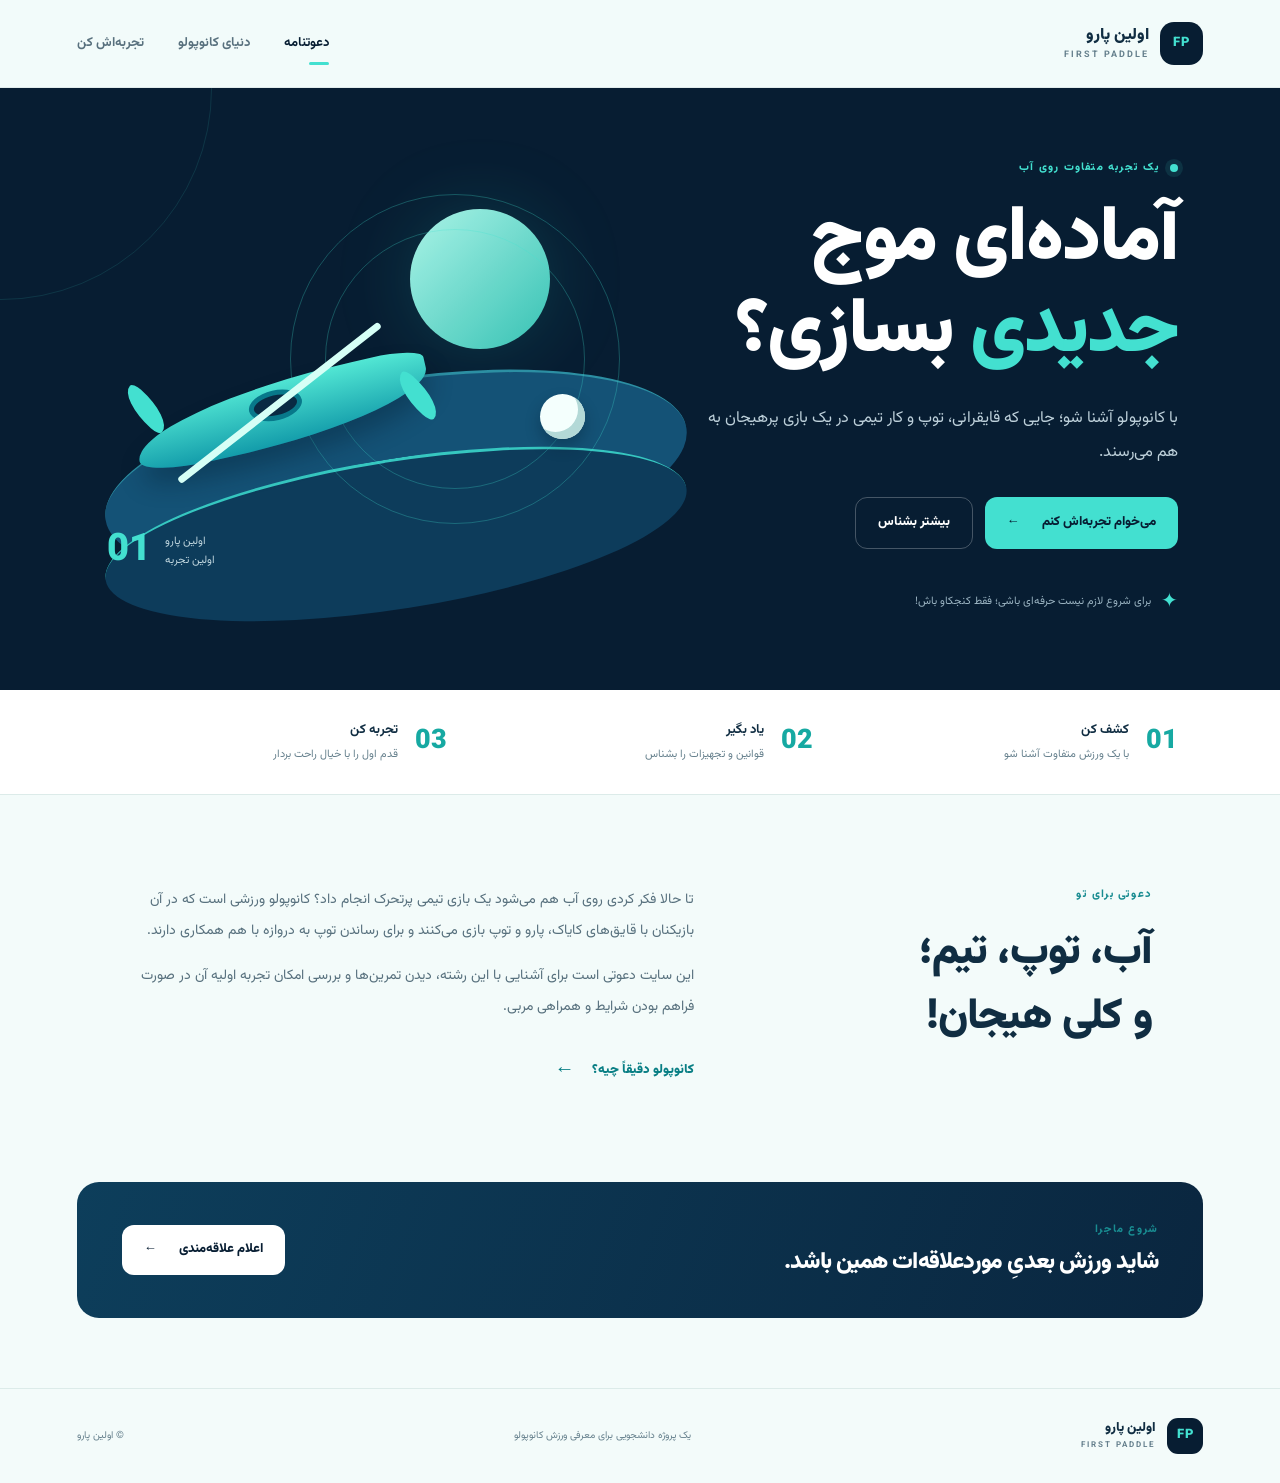
==== index.html @ 6bb9ecfd "Add files via upload" ====
<!DOCTYPE html>
<html lang="fa" dir="rtl">
<head>
  <meta charset="UTF-8">
  <meta name="viewport" content="width=device-width, initial-scale=1">
  <meta name="description" content="دعوتی برای آشنایی با ورزش هیجان‌انگیز کانوپولو">
  <title>اولین پارو | دعوت به دنیای کانوپولو</title>
  <link rel="stylesheet" href="style.css">
  <script src="script.js" defer></script>
</head>
<body>
  <header class="site-header">
    <a class="brand" href="index.html"><span class="brand-mark">FP</span><span>اولین پارو<small>FIRST PADDLE</small></span></a>
    <button class="menu-toggle" aria-label="باز کردن منو" aria-expanded="false">☰</button>
    <nav class="nav">
      <a class="active" href="index.html">دعوتنامه</a>
      <a href="explore.html">دنیای کانوپولو</a>
      <a href="try.html">تجربه‌اش کن</a>
    </nav>
  </header>

  <main>
    <section class="hero">
      <div class="hero-content">
        <p class="eyebrow"><span class="pulse"></span> یک تجربه متفاوت روی آب</p>
        <h1>آماده‌ای موج<br><span>جدیدی</span> بسازی؟</h1>
        <p class="hero-lead">با کانوپولو آشنا شو؛ جایی که قایقرانی، توپ و کار تیمی در یک بازی پرهیجان به هم می‌رسند.</p>
        <div class="hero-actions">
          <a class="btn btn-primary" href="try.html">می‌خوام تجربه‌اش کنم <span>←</span></a>
          <a class="btn btn-ghost" href="explore.html">بیشتر بشناس</a>
        </div>
        <div class="hero-note"><span class="note-icon">✦</span><span>برای شروع لازم نیست حرفه‌ای باشی؛ فقط کنجکاو باش!</span></div>
      </div>
      <div class="hero-art" role="img" aria-label="تصویرسازی قایق و موج‌های فیروزه‌ای">
        <div class="sun"></div><div class="water water-one"></div><div class="water water-two"></div>
        <div class="kayak"><div class="cockpit"></div><div class="paddle"></div><div class="paddle-blade blade-a"></div><div class="paddle-blade blade-b"></div></div>
        <div class="ball"></div><div class="art-label"><strong>01</strong><span>اولین پارو<br>اولین تجربه</span></div>
        <div class="decor decor-a"></div><div class="decor decor-b"></div>
      </div>
    </section>

    <section class="intro-strip">
      <div><span class="strip-number">01</span><p><strong>کشف کن</strong><small>با یک ورزش متفاوت آشنا شو</small></p></div>
      <div><span class="strip-number">02</span><p><strong>یاد بگیر</strong><small>قوانین و تجهیزات را بشناس</small></p></div>
      <div><span class="strip-number">03</span><p><strong>تجربه کن</strong><small>قدم اول را با خیال راحت بردار</small></p></div>
    </section>

    <section class="section section-split">
      <div>
        <p class="eyebrow">دعوتی برای تو</p>
        <h2>آب، توپ، تیم؛<br>و کلی هیجان!</h2>
      </div>
      <div class="section-copy">
        <p>تا حالا فکر کردی روی آب هم می‌شود یک بازی تیمی پرتحرک انجام داد؟ کانوپولو ورزشی است که در آن بازیکنان با قایق‌های کایاک، پارو و توپ بازی می‌کنند و برای رساندن توپ به دروازه با هم همکاری دارند.</p>
        <p>این سایت دعوتی است برای آشنایی با این رشته، دیدن تمرین‌ها و بررسی امکان تجربه اولیه آن در صورت فراهم بودن شرایط و همراهی مربی.</p>
        <a class="text-link" href="explore.html">کانوپولو دقیقاً چیه؟ <span>←</span></a>
      </div>
    </section>

    <section class="cta-band">
      <div><p class="eyebrow">شروع ماجرا</p><h2>شاید ورزش بعدیِ موردعلاقه‌ات همین باشد.</h2></div>
      <a class="btn btn-light" href="try.html">اعلام علاقه‌مندی <span>←</span></a>
    </section>
  </main>
  <footer class="footer"><a class="brand brand-footer" href="index.html"><span class="brand-mark">FP</span><span>اولین پارو<small>FIRST PADDLE</small></span></a><p>یک پروژه دانشجویی برای معرفی ورزش کانوپولو</p><span>© اولین پارو</span></footer>
</body>
</html>
---- style.css ----
@import url('https://fonts.googleapis.com/css2?family=Vazirmatn:wght@400;500;600;700;800;900&display=swap');
:root{--navy:#071d32;--navy2:#0c2d49;--blue:#176b9b;--cyan:#43e0d0;--cyan2:#b1fff1;--paper:#f3fbfa;--ink:#102d42;--muted:#66808d;--white:#fff;--line:#dcebe9;--radius:24px}
*{box-sizing:border-box}html{scroll-behavior:smooth}body{margin:0;background:var(--paper);color:var(--ink);font-family:"Vazirmatn",Tahoma,sans-serif;line-height:1.8}a{color:inherit;text-decoration:none}button,input,select,textarea{font:inherit}.site-header{height:88px;padding:0 clamp(20px,6vw,92px);display:flex;align-items:center;justify-content:space-between;background:rgba(243,251,250,.94);border-bottom:1px solid rgba(7,29,50,.07);position:relative;z-index:5}.brand{display:flex;align-items:center;gap:11px;font-weight:900;line-height:1.2}.brand-mark{width:43px;height:43px;border-radius:14px;background:var(--navy);color:var(--cyan);display:grid;place-items:center;font-size:13px;letter-spacing:1px;direction:ltr}.brand small{display:block;font-size:9px;letter-spacing:2px;color:var(--muted);font-weight:700;margin-top:5px;direction:ltr;text-align:right}.nav{display:flex;gap:34px;align-items:center;font-size:13px;font-weight:700;color:#59717e}.nav a{padding:10px 0;position:relative}.nav a.active,.nav a:hover{color:var(--navy)}.nav a.active:after{content:"";position:absolute;bottom:0;right:0;width:20px;height:3px;background:var(--cyan);border-radius:3px}.menu-toggle{display:none;border:0;background:transparent;font-size:26px;color:var(--navy)}
.hero{background:var(--navy);color:white;min-height:570px;padding:70px clamp(20px,8vw,125px);display:grid;grid-template-columns:1fr 1fr;gap:40px;align-items:center;overflow:hidden;position:relative}.hero:before{content:"";position:absolute;width:420px;height:420px;border:1px solid rgba(67,224,208,.12);border-radius:50%;left:-210px;top:-210px}.hero-content{position:relative;z-index:2;max-width:550px}.eyebrow{font-size:11px;letter-spacing:1.2px;font-weight:800;color:#198c91;margin:0 0 16px;display:flex;align-items:center;gap:9px}.hero .eyebrow,.page-hero .eyebrow{color:var(--cyan)}.pulse{width:8px;height:8px;border-radius:50%;background:var(--cyan);box-shadow:0 0 0 5px #43e0d01b}.hero h1,.page-hero h1{font-size:clamp(46px,6vw,78px);line-height:1.2;letter-spacing:-2px;margin:0 0 24px;font-weight:900}.hero h1 span,.page-hero h1 span{color:var(--cyan)}.hero-lead{font-size:16px;color:#bdd0da;max-width:470px;line-height:2.1}.hero-actions{display:flex;gap:12px;flex-wrap:wrap;margin-top:28px}.btn{display:inline-flex;align-items:center;justify-content:center;gap:22px;padding:13px 22px;border-radius:12px;font-size:13px;font-weight:800;border:0;cursor:pointer;transition:transform .2s,background .2s}.btn:hover{transform:translateY(-2px)}.btn-primary{background:var(--cyan);color:var(--navy)}.btn-primary:hover{background:var(--cyan2)}.btn-ghost{border:1px solid #ffffff40;color:white}.btn-light{background:white;color:var(--navy)}.hero-note{display:flex;align-items:center;gap:10px;color:#9bb4c2;font-size:11px;margin-top:35px}.note-icon{color:var(--cyan);font-size:20px}.hero-art{height:390px;position:relative;direction:ltr}.sun{position:absolute;top:15px;right:70px;width:140px;height:140px;border-radius:50%;background:linear-gradient(135deg,#b4fff1,#39cbbb);opacity:.95;box-shadow:0 0 80px #43e0d02b}.water{position:absolute;left:0;right:-70px;border-radius:50%;transform:rotate(-9deg)}.water-one{height:190px;bottom:15px;background:#145276;border-top:3px solid #2c8fa3}.water-two{height:150px;bottom:-25px;background:#0d3c5b;border-top:3px solid #36c7c0}.kayak{position:absolute;z-index:2;width:300px;height:65px;left:30px;top:185px;background:linear-gradient(180deg,#52e7d4,#139caa);border-radius:80% 18% 70% 25%;transform:rotate(-13deg);box-shadow:0 16px 24px #00172550}.cockpit{position:absolute;left:118px;top:10px;width:54px;height:30px;border:5px solid #08788a;background:#092a43;border-radius:50%}.paddle{position:absolute;width:255px;height:7px;background:#d6fff6;left:22px;top:20px;transform:rotate(-25deg);border-radius:9px}.paddle-blade{position:absolute;width:22px;height:55px;border-radius:80% 20%;background:#43e0d0}.blade-a{left:7px;top:-28px;transform:rotate(-35deg)}.blade-b{right:3px;top:20px;transform:rotate(145deg)}.ball{position:absolute;z-index:3;width:45px;height:45px;border-radius:50%;background:#f4fffd;right:35px;top:200px;box-shadow:inset -7px -7px 0 #b3d9d7,0 8px 15px #001b2c55}.art-label{position:absolute;z-index:4;left:5px;bottom:0;display:flex;gap:14px;align-items:center;color:#c1d7df;font-size:11px;line-height:1.7}.art-label strong{font-size:38px;color:var(--cyan);font-weight:900}.decor{position:absolute;border:1px solid #43e0d047;border-radius:50%}.decor-a{width:330px;height:330px;right:0;top:0}.decor-b{width:260px;height:260px;right:35px;top:35px}
.intro-strip{display:grid;grid-template-columns:repeat(3,1fr);padding:28px clamp(20px,8vw,125px);gap:20px;background:#fff;border-bottom:1px solid var(--line)}.intro-strip>div{display:flex;align-items:center;gap:17px}.strip-number{font-size:27px;font-weight:900;color:#16a9a2;direction:ltr}.intro-strip p{margin:0}.intro-strip strong,.intro-strip small{display:block}.intro-strip strong{font-size:13px}.intro-strip small{font-size:11px;color:var(--muted);margin-top:3px}.section{padding:90px clamp(20px,10vw,150px)}.section-split{display:grid;grid-template-columns:.8fr 1.2fr;gap:80px;align-items:start}.section h2,.cta-band h2,.equipment h2,.ai-note h2{font-size:clamp(28px,3.5vw,43px);line-height:1.5;margin:0;font-weight:900;letter-spacing:-.8px}.section-copy{color:#58717e;font-size:14px;line-height:2.2}.section-copy p:first-child{margin-top:0}.text-link{display:inline-flex;gap:18px;align-items:center;color:#087e84;font-size:13px;font-weight:900;margin-top:12px}.text-link span{font-size:20px;transition:transform .2s}.text-link:hover span{transform:translateX(-4px)}.cta-band{margin:0 clamp(20px,6vw,92px) 70px;padding:38px 45px;background:linear-gradient(110deg,#0d3e5b,#0a263f);border-radius:22px;color:white;display:flex;align-items:center;justify-content:space-between;gap:25px}.cta-band .eyebrow{margin-bottom:5px}.cta-band h2{font-size:23px}.footer{display:flex;align-items:center;justify-content:space-between;gap:20px;padding:28px clamp(20px,6vw,92px);border-top:1px solid var(--line);color:var(--muted);font-size:10px}.brand-footer{color:var(--ink);font-size:13px}.brand-footer .brand-mark{width:36px;height:36px;border-radius:11px}.brand-footer small{font-size:8px}
.page-hero{background:var(--navy);color:white;padding:66px clamp(20px,10vw,150px);min-height:330px;position:relative;overflow:hidden}.page-hero h1{font-size:clamp(44px,5vw,65px);margin-bottom:12px}.page-hero>p:not(.eyebrow){color:#bed0d8;max-width:550px;font-size:14px}.page-hero-orbit{position:absolute;width:250px;height:250px;border:1px solid #43e0d050;border-radius:50%;left:13%;top:35px;display:grid;place-items:center;color:var(--cyan);font-size:14px;font-weight:900;letter-spacing:2px;text-align:center;transform:rotate(-15deg)}.page-hero-orbit:before,.page-hero-orbit:after{content:"";position:absolute;border:1px solid #43e0d035;border-radius:50%;inset:20px}.page-hero-orbit:after{inset:42px}.orbit-ball{position:absolute;width:34px;height:34px;border-radius:50%;background:var(--cyan);top:20px;right:18px;box-shadow:0 0 30px #43e0d066}.feature-grid{padding:0 clamp(20px,10vw,150px) 85px;display:grid;grid-template-columns:repeat(3,1fr);gap:18px}.feature-card{padding:27px;background:white;border:1px solid var(--line);border-radius:18px;position:relative;overflow:hidden}.feature-icon{display:grid;place-items:center;width:46px;height:46px;background:#d9f9f3;border-radius:14px;color:#087e84;font-size:25px}.feature-index{position:absolute;left:25px;top:20px;color:#b4c8ce;font-size:13px;font-weight:900}.feature-card h3{font-size:17px;margin:23px 0 8px}.feature-card p{font-size:12px;line-height:2.1;color:var(--muted);margin:0}.callout{background:#e2f8f4;padding:15px 18px;border-right:3px solid #28bcb3;border-radius:8px;color:#255c67!important}.equipment{background:#e8f7f5;display:grid;grid-template-columns:1fr 1fr;gap:70px;align-items:center}.equipment-visual{height:300px;position:relative;background:var(--navy);border-radius:24px;overflow:hidden}.equipment-ring{position:absolute;width:240px;height:240px;border:1px solid #43e0d055;border-radius:50%;left:calc(50% - 120px);top:30px}.equipment-ring:before,.equipment-ring:after{content:"";position:absolute;border:1px solid #43e0d044;border-radius:50%;inset:20px}.equipment-ring:after{inset:45px}.equipment-paddle{position:absolute;width:260px;height:8px;background:#b1fff1;left:calc(50% - 130px);top:145px;transform:rotate(-35deg);border-radius:9px}.equipment-paddle:before,.equipment-paddle:after{content:"";position:absolute;width:25px;height:55px;border-radius:80% 20%;background:var(--cyan);top:-24px}.equipment-paddle:before{left:-5px}.equipment-paddle:after{right:-5px}.equipment-ball{position:absolute;width:52px;height:52px;background:var(--cyan);border-radius:50%;left:calc(50% - 25px);top:70px;box-shadow:inset -9px -7px 0 #139b9c}.equipment-tag{position:absolute;bottom:20px;left:24px;color:var(--cyan);font-size:10px;font-weight:900;letter-spacing:3px;direction:ltr}.equipment-copy .eyebrow{margin-bottom:8px}.check-list{padding:0;list-style:none;color:#58717e;font-size:13px}.check-list li{margin:13px 0;display:flex;align-items:center;gap:11px}.check-list li:before{content:"✓";display:grid;place-items:center;width:22px;height:22px;background:#c8f2e9;color:#087e84;border-radius:50%;font-weight:900;font-size:11px}
.booking-layout{padding:70px clamp(20px,8vw,120px) 90px;display:grid;grid-template-columns:1fr 1fr;gap:25px;align-items:start}.calendar-card,.form-card{background:#fff;border:1px solid var(--line);border-radius:22px;padding:28px;box-shadow:0 12px 40px #0d34400a}.calendar-top{display:flex;justify-content:space-between;align-items:center}.calendar-top .eyebrow{margin-bottom:4px}.calendar-top h2,.form-card h2{font-size:23px;margin:0;font-weight:900}.calendar-symbol{font-size:35px;color:#1baea5}.calendar-controls{display:flex;justify-content:space-between;align-items:center;margin:25px 0 15px}.calendar-controls button{width:34px;height:34px;border:1px solid var(--line);background:#f5fbfa;border-radius:10px;cursor:pointer;color:var(--navy)}.calendar-controls strong{font-size:14px}.calendar-grid{display:grid;grid-template-columns:repeat(7,minmax(0,1fr));gap:5px;text-align:center}.calendar-weekdays{margin-bottom:7px;color:#7e969f;font-size:11px;font-weight:800}.calendar-day{aspect-ratio:1;border:0;border-radius:10px;background:transparent;color:var(--ink);cursor:pointer;font-size:12px}.calendar-day:hover{background:#e4f8f4}.calendar-day.today{border:1px solid #22bcb0;color:#087e84;font-weight:900}.calendar-day.selected{background:var(--navy);color:var(--cyan);font-weight:900}.calendar-day.empty{cursor:default}.calendar-hint{font-size:10px;color:var(--muted);margin:17px 0}.selected-date{display:flex;align-items:center;gap:12px;padding:13px;background:#eaf9f6;border-radius:13px}.selected-icon{width:32px;height:32px;background:var(--cyan);border-radius:10px;display:grid;place-items:center;color:var(--navy);font-weight:900}.selected-date small,.selected-date strong{display:block}.selected-date small{font-size:10px;color:var(--muted)}.selected-date strong{font-size:12px}.form-card .eyebrow{margin-bottom:5px}.form-card h2{margin-bottom:22px}.form-card label{display:block;font-size:12px;font-weight:800;margin:15px 0 7px}.form-card input,.form-card select,.form-card textarea{width:100%;border:1px solid #d8e8e7;background:#fbfefe;padding:12px 13px;border-radius:10px;outline:none;color:var(--ink);font-size:12px}.form-card input:focus,.form-card select:focus,.form-card textarea:focus{border-color:#24bdb2;box-shadow:0 0 0 3px #24bdb21a}.form-card textarea{resize:vertical}.form-submit{width:100%;margin-top:18px}.form-disclaimer{font-size:10px;line-height:1.9;color:#7c939c}.form-message{display:none;margin-top:12px;padding:12px;border-radius:10px;background:#e5faf4;color:#087e84;font-size:12px}.form-message.show{display:block}.ai-note{margin:0 clamp(20px,8vw,120px) 75px;background:#dff7f2;border-radius:20px;padding:27px 30px;display:flex;gap:20px;align-items:center}.ai-symbol{width:52px;height:52px;flex-shrink:0;display:grid;place-items:center;border-radius:16px;background:var(--navy);color:var(--cyan);font-size:25px}.ai-note .eyebrow{margin-bottom:4px}.ai-note h2{font-size:19px}.ai-note p:not(.eyebrow){font-size:11px;line-height:2;color:#54717c;margin-bottom:0}.ai-note .text-link{white-space:nowrap;margin-right:auto}
@media(max-width:800px){.site-header{height:72px;padding:0 20px}.menu-toggle{display:block}.nav{display:none;position:absolute;top:71px;right:0;left:0;padding:15px 22px 22px;background:#f3fbfa;border-bottom:1px solid var(--line);flex-direction:column;align-items:stretch;gap:7px}.nav.open{display:flex}.nav a{padding:8px 0}.nav a.active:after{right:auto;left:0}.hero{grid-template-columns:1fr;padding-top:55px;padding-bottom:50px;gap:5px}.hero-art{height:300px;max-width:470px;width:100%;margin:auto}.hero h1{font-size:54px}.intro-strip{padding-top:22px;padding-bottom:22px;gap:12px}.intro-strip>div{gap:8px}.strip-number{font-size:22px}.intro-strip small{font-size:9px}.section{padding-top:60px;padding-bottom:60px}.section-split{grid-template-columns:1fr;gap:20px}.cta-band{padding:28px;flex-direction:column;align-items:flex-start}.page-hero{padding-top:55px;padding-bottom:55px}.page-hero-orbit{left:-70px;opacity:.5}.feature-grid{grid-template-columns:1fr;padding-bottom:55px}.equipment{grid-template-columns:1fr;gap:30px}.booking-layout{grid-template-columns:1fr;padding-top:45px;padding-bottom:55px}.ai-note{align-items:flex-start;flex-wrap:wrap}.ai-note .text-link{margin-right:70px}.footer{flex-wrap:wrap}.footer>p{order:3;width:100%;margin:0}}@media(max-width:440px){.hero h1{font-size:46px}.hero-art{transform:scale(.9);transform-origin:center top;margin-bottom:-25px}.intro-strip{grid-template-columns:1fr;gap:15px}.intro-strip>div{gap:14px}.intro-strip small{font-size:11px}.calendar-card,.form-card{padding:20px}.calendar-day{font-size:11px}.ai-note{padding:22px}.ai-note .text-link{margin-right:0}.footer{gap:12px}.footer>span{margin-right:auto}}
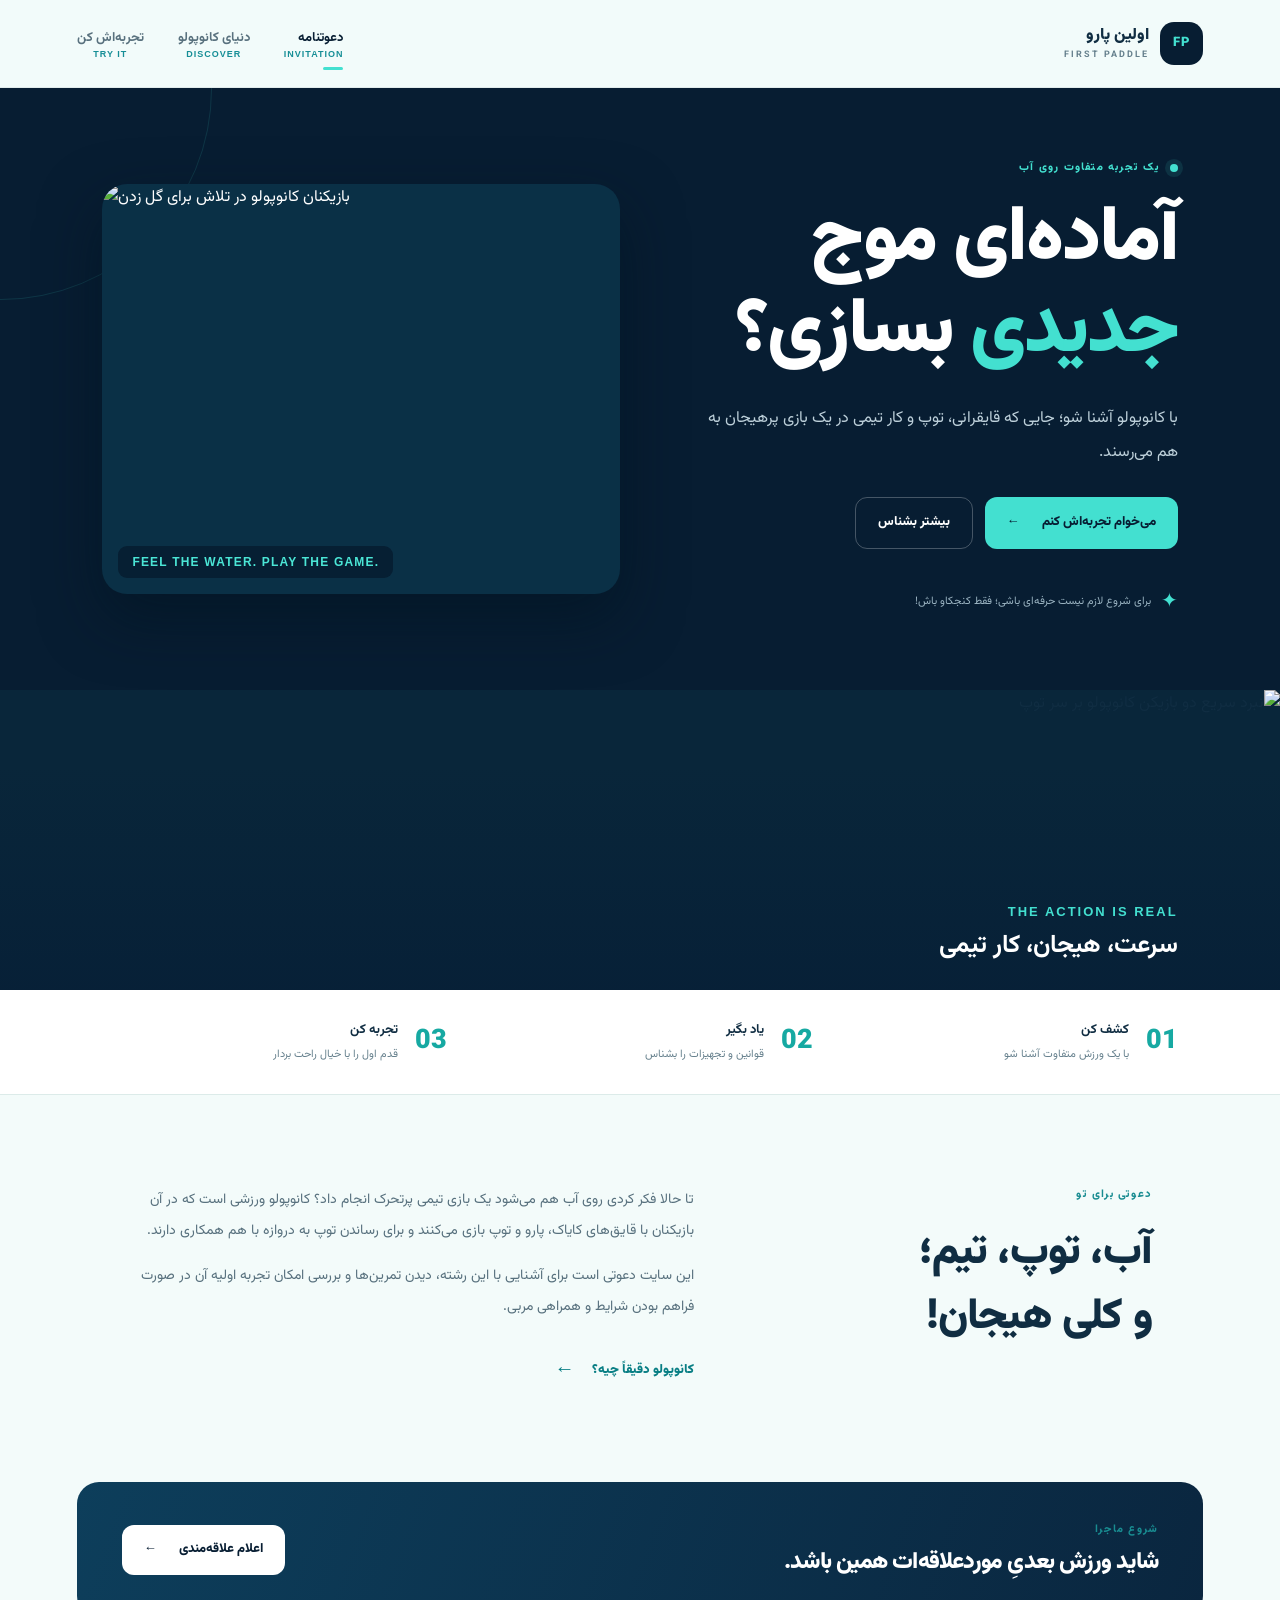
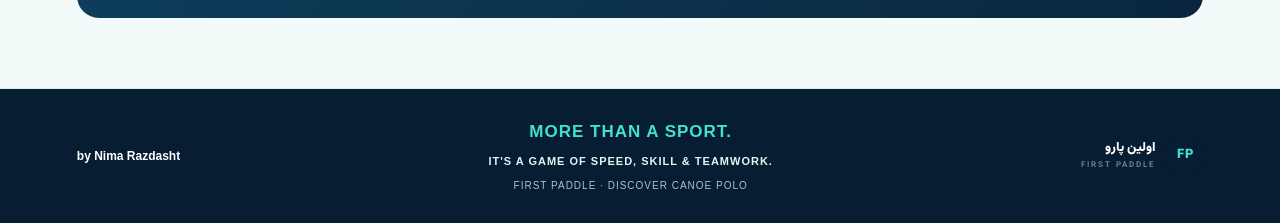
==== commit 43582080: "Add files via upload" ====
--- a/index.html
+++ b/index.html
@@ -13,9 +13,9 @@
     <a class="brand" href="index.html"><span class="brand-mark">FP</span><span>اولین پارو<small>FIRST PADDLE</small></span></a>
     <button class="menu-toggle" aria-label="باز کردن منو" aria-expanded="false">☰</button>
     <nav class="nav">
-      <a class="active" href="index.html">دعوتنامه</a>
-      <a href="explore.html">دنیای کانوپولو</a>
-      <a href="try.html">تجربه‌اش کن</a>
+      <a class="active" href="index.html">دعوتنامه <small>INVITATION</small></a>
+      <a href="explore.html">دنیای کانوپولو <small>DISCOVER</small></a>
+      <a href="try.html">تجربه‌اش کن <small>TRY IT</small></a>
     </nav>
   </header>
 
@@ -31,13 +31,13 @@
         </div>
         <div class="hero-note"><span class="note-icon">✦</span><span>برای شروع لازم نیست حرفه‌ای باشی؛ فقط کنجکاو باش!</span></div>
       </div>
-      <div class="hero-art" role="img" aria-label="تصویرسازی قایق و موج‌های فیروزه‌ای">
-        <div class="sun"></div><div class="water water-one"></div><div class="water water-two"></div>
-        <div class="kayak"><div class="cockpit"></div><div class="paddle"></div><div class="paddle-blade blade-a"></div><div class="paddle-blade blade-b"></div></div>
-        <div class="ball"></div><div class="art-label"><strong>01</strong><span>اولین پارو<br>اولین تجربه</span></div>
-        <div class="decor decor-a"></div><div class="decor decor-b"></div>
+      <div class="hero-art hero-photo" role="img" aria-label="مسابقه پرهیجان کانوپولو با دروازه و توپ">
+        <img src="images/canoe-polo-goal.jpg" alt="بازیکنان کانوپولو در تلاش برای گل زدن" fetchpriority="high">
+        <div class="photo-caption" dir="ltr">FEEL THE WATER. PLAY THE GAME.</div>
       </div>
     </section>
+
+    <section class="photo-banner"><img src="images/canoe-polo-action.jpg" alt="نبرد سریع دو بازیکن کانوپولو بر سر توپ" loading="lazy"><div><span>THE ACTION IS REAL</span><strong>سرعت، هیجان، کار تیمی</strong></div></section>
 
     <section class="intro-strip">
       <div><span class="strip-number">01</span><p><strong>کشف کن</strong><small>با یک ورزش متفاوت آشنا شو</small></p></div>
@@ -62,6 +62,6 @@
       <a class="btn btn-light" href="try.html">اعلام علاقه‌مندی <span>←</span></a>
     </section>
   </main>
-  <footer class="footer"><a class="brand brand-footer" href="index.html"><span class="brand-mark">FP</span><span>اولین پارو<small>FIRST PADDLE</small></span></a><p>یک پروژه دانشجویی برای معرفی ورزش کانوپولو</p><span>© اولین پارو</span></footer>
+  <footer class="footer"><a class="brand brand-footer" href="index.html"><span class="brand-mark">FP</span><span>اولین پارو<small>FIRST PADDLE</small></span></a><div class="footer-message" dir="ltr"><strong>MORE THAN A SPORT.</strong><span>IT'S A GAME OF SPEED, SKILL &amp; TEAMWORK.</span><small>FIRST PADDLE · DISCOVER CANOE POLO</small></div><span class="footer-credit" dir="ltr">by Nima Razdasht</span></footer>
 </body>
 </html>
--- a/style.css
+++ b/style.css
@@ -6,3 +6,32 @@
 .page-hero{background:var(--navy);color:white;padding:66px clamp(20px,10vw,150px);min-height:330px;position:relative;overflow:hidden}.page-hero h1{font-size:clamp(44px,5vw,65px);margin-bottom:12px}.page-hero>p:not(.eyebrow){color:#bed0d8;max-width:550px;font-size:14px}.page-hero-orbit{position:absolute;width:250px;height:250px;border:1px solid #43e0d050;border-radius:50%;left:13%;top:35px;display:grid;place-items:center;color:var(--cyan);font-size:14px;font-weight:900;letter-spacing:2px;text-align:center;transform:rotate(-15deg)}.page-hero-orbit:before,.page-hero-orbit:after{content:"";position:absolute;border:1px solid #43e0d035;border-radius:50%;inset:20px}.page-hero-orbit:after{inset:42px}.orbit-ball{position:absolute;width:34px;height:34px;border-radius:50%;background:var(--cyan);top:20px;right:18px;box-shadow:0 0 30px #43e0d066}.feature-grid{padding:0 clamp(20px,10vw,150px) 85px;display:grid;grid-template-columns:repeat(3,1fr);gap:18px}.feature-card{padding:27px;background:white;border:1px solid var(--line);border-radius:18px;position:relative;overflow:hidden}.feature-icon{display:grid;place-items:center;width:46px;height:46px;background:#d9f9f3;border-radius:14px;color:#087e84;font-size:25px}.feature-index{position:absolute;left:25px;top:20px;color:#b4c8ce;font-size:13px;font-weight:900}.feature-card h3{font-size:17px;margin:23px 0 8px}.feature-card p{font-size:12px;line-height:2.1;color:var(--muted);margin:0}.callout{background:#e2f8f4;padding:15px 18px;border-right:3px solid #28bcb3;border-radius:8px;color:#255c67!important}.equipment{background:#e8f7f5;display:grid;grid-template-columns:1fr 1fr;gap:70px;align-items:center}.equipment-visual{height:300px;position:relative;background:var(--navy);border-radius:24px;overflow:hidden}.equipment-ring{position:absolute;width:240px;height:240px;border:1px solid #43e0d055;border-radius:50%;left:calc(50% - 120px);top:30px}.equipment-ring:before,.equipment-ring:after{content:"";position:absolute;border:1px solid #43e0d044;border-radius:50%;inset:20px}.equipment-ring:after{inset:45px}.equipment-paddle{position:absolute;width:260px;height:8px;background:#b1fff1;left:calc(50% - 130px);top:145px;transform:rotate(-35deg);border-radius:9px}.equipment-paddle:before,.equipment-paddle:after{content:"";position:absolute;width:25px;height:55px;border-radius:80% 20%;background:var(--cyan);top:-24px}.equipment-paddle:before{left:-5px}.equipment-paddle:after{right:-5px}.equipment-ball{position:absolute;width:52px;height:52px;background:var(--cyan);border-radius:50%;left:calc(50% - 25px);top:70px;box-shadow:inset -9px -7px 0 #139b9c}.equipment-tag{position:absolute;bottom:20px;left:24px;color:var(--cyan);font-size:10px;font-weight:900;letter-spacing:3px;direction:ltr}.equipment-copy .eyebrow{margin-bottom:8px}.check-list{padding:0;list-style:none;color:#58717e;font-size:13px}.check-list li{margin:13px 0;display:flex;align-items:center;gap:11px}.check-list li:before{content:"✓";display:grid;place-items:center;width:22px;height:22px;background:#c8f2e9;color:#087e84;border-radius:50%;font-weight:900;font-size:11px}
 .booking-layout{padding:70px clamp(20px,8vw,120px) 90px;display:grid;grid-template-columns:1fr 1fr;gap:25px;align-items:start}.calendar-card,.form-card{background:#fff;border:1px solid var(--line);border-radius:22px;padding:28px;box-shadow:0 12px 40px #0d34400a}.calendar-top{display:flex;justify-content:space-between;align-items:center}.calendar-top .eyebrow{margin-bottom:4px}.calendar-top h2,.form-card h2{font-size:23px;margin:0;font-weight:900}.calendar-symbol{font-size:35px;color:#1baea5}.calendar-controls{display:flex;justify-content:space-between;align-items:center;margin:25px 0 15px}.calendar-controls button{width:34px;height:34px;border:1px solid var(--line);background:#f5fbfa;border-radius:10px;cursor:pointer;color:var(--navy)}.calendar-controls strong{font-size:14px}.calendar-grid{display:grid;grid-template-columns:repeat(7,minmax(0,1fr));gap:5px;text-align:center}.calendar-weekdays{margin-bottom:7px;color:#7e969f;font-size:11px;font-weight:800}.calendar-day{aspect-ratio:1;border:0;border-radius:10px;background:transparent;color:var(--ink);cursor:pointer;font-size:12px}.calendar-day:hover{background:#e4f8f4}.calendar-day.today{border:1px solid #22bcb0;color:#087e84;font-weight:900}.calendar-day.selected{background:var(--navy);color:var(--cyan);font-weight:900}.calendar-day.empty{cursor:default}.calendar-hint{font-size:10px;color:var(--muted);margin:17px 0}.selected-date{display:flex;align-items:center;gap:12px;padding:13px;background:#eaf9f6;border-radius:13px}.selected-icon{width:32px;height:32px;background:var(--cyan);border-radius:10px;display:grid;place-items:center;color:var(--navy);font-weight:900}.selected-date small,.selected-date strong{display:block}.selected-date small{font-size:10px;color:var(--muted)}.selected-date strong{font-size:12px}.form-card .eyebrow{margin-bottom:5px}.form-card h2{margin-bottom:22px}.form-card label{display:block;font-size:12px;font-weight:800;margin:15px 0 7px}.form-card input,.form-card select,.form-card textarea{width:100%;border:1px solid #d8e8e7;background:#fbfefe;padding:12px 13px;border-radius:10px;outline:none;color:var(--ink);font-size:12px}.form-card input:focus,.form-card select:focus,.form-card textarea:focus{border-color:#24bdb2;box-shadow:0 0 0 3px #24bdb21a}.form-card textarea{resize:vertical}.form-submit{width:100%;margin-top:18px}.form-disclaimer{font-size:10px;line-height:1.9;color:#7c939c}.form-message{display:none;margin-top:12px;padding:12px;border-radius:10px;background:#e5faf4;color:#087e84;font-size:12px}.form-message.show{display:block}.ai-note{margin:0 clamp(20px,8vw,120px) 75px;background:#dff7f2;border-radius:20px;padding:27px 30px;display:flex;gap:20px;align-items:center}.ai-symbol{width:52px;height:52px;flex-shrink:0;display:grid;place-items:center;border-radius:16px;background:var(--navy);color:var(--cyan);font-size:25px}.ai-note .eyebrow{margin-bottom:4px}.ai-note h2{font-size:19px}.ai-note p:not(.eyebrow){font-size:11px;line-height:2;color:#54717c;margin-bottom:0}.ai-note .text-link{white-space:nowrap;margin-right:auto}
 @media(max-width:800px){.site-header{height:72px;padding:0 20px}.menu-toggle{display:block}.nav{display:none;position:absolute;top:71px;right:0;left:0;padding:15px 22px 22px;background:#f3fbfa;border-bottom:1px solid var(--line);flex-direction:column;align-items:stretch;gap:7px}.nav.open{display:flex}.nav a{padding:8px 0}.nav a.active:after{right:auto;left:0}.hero{grid-template-columns:1fr;padding-top:55px;padding-bottom:50px;gap:5px}.hero-art{height:300px;max-width:470px;width:100%;margin:auto}.hero h1{font-size:54px}.intro-strip{padding-top:22px;padding-bottom:22px;gap:12px}.intro-strip>div{gap:8px}.strip-number{font-size:22px}.intro-strip small{font-size:9px}.section{padding-top:60px;padding-bottom:60px}.section-split{grid-template-columns:1fr;gap:20px}.cta-band{padding:28px;flex-direction:column;align-items:flex-start}.page-hero{padding-top:55px;padding-bottom:55px}.page-hero-orbit{left:-70px;opacity:.5}.feature-grid{grid-template-columns:1fr;padding-bottom:55px}.equipment{grid-template-columns:1fr;gap:30px}.booking-layout{grid-template-columns:1fr;padding-top:45px;padding-bottom:55px}.ai-note{align-items:flex-start;flex-wrap:wrap}.ai-note .text-link{margin-right:70px}.footer{flex-wrap:wrap}.footer>p{order:3;width:100%;margin:0}}@media(max-width:440px){.hero h1{font-size:46px}.hero-art{transform:scale(.9);transform-origin:center top;margin-bottom:-25px}.intro-strip{grid-template-columns:1fr;gap:15px}.intro-strip>div{gap:14px}.intro-strip small{font-size:11px}.calendar-card,.form-card{padding:20px}.calendar-day{font-size:11px}.ai-note{padding:22px}.ai-note .text-link{margin-right:0}.footer{gap:12px}.footer>span{margin-right:auto}}
+/* Updated media and bilingual details */
+.nav a small{display:block;font-family:Arial,sans-serif;font-size:9px;letter-spacing:1px;color:#168e96;line-height:1.1;direction:ltr;text-align:center}
+.hero-photo{height:410px;min-width:0;border-radius:25px;overflow:hidden;box-shadow:0 24px 60px #00111d80;background:#0a3046}
+.hero-photo img{width:100%;height:100%;object-fit:cover;object-position:center;display:block}
+.photo-caption{position:absolute;bottom:16px;left:16px;background:#061c30dc;color:#4be6d6;padding:9px 14px;border-radius:9px;font:bold 12px Arial,sans-serif;letter-spacing:1.2px}
+.photo-banner{position:relative;height:300px;overflow:hidden;background:#09263a}
+.photo-banner img,.explore-photo img,.try-photo img{display:block;width:100%;height:100%;object-fit:cover}
+.photo-banner:after,.explore-photo:after,.try-photo:after{content:"";position:absolute;inset:0;background:linear-gradient(0deg,#061e36b8,transparent 75%);pointer-events:none}
+.photo-banner>div{position:absolute;bottom:22px;right:8%;z-index:1;color:white;display:grid;gap:4px}
+.photo-banner>div span{font:800 13px Arial,sans-serif;letter-spacing:2px;color:#43e0d0}
+.photo-banner>div strong{font-size:25px}
+.explore-photo{height:320px;position:relative;overflow:hidden;background:#0a2d43}
+.explore-photo>span,.try-photo>span{position:absolute;bottom:23px;left:8%;z-index:1;color:#56f4df;font:900 clamp(17px,3vw,32px) Arial,sans-serif;letter-spacing:2px;direction:ltr}
+.try-photo{height:250px;position:relative;overflow:hidden;background:#0a2d43}
+.footer{background:#071d32;color:#e2f5f3;gap:18px;flex-wrap:wrap}
+.footer .brand-footer{color:#fff}
+.footer-message{display:flex;flex-direction:column;align-items:center;text-align:center;gap:5px;font-family:Arial,sans-serif;letter-spacing:1px}
+.footer-message strong{font-size:17px;color:#43e0d0}
+.footer-message span{font-size:11px;font-weight:700}
+.footer-message small{font-size:10px;color:#a6c5d0}
+.footer-credit{font:700 12px Arial,sans-serif;color:#fff;white-space:nowrap}
+.calendar-weekdays{direction:ltr;font-family:Arial,sans-serif;font-size:10px}
+#calendar-days{direction:ltr;font-family:Arial,sans-serif}
+.calendar-day.past{opacity:.3;cursor:not-allowed}
+.calendar-day.past:hover{background:transparent}
+.calendar-controls strong{direction:ltr;font-family:Arial,sans-serif}
+@media(max-width:800px){.nav a small{text-align:right}.hero-photo{height:320px;transform:none}.footer{flex-direction:column;align-items:center;text-align:center}.footer>p{order:initial}.photo-banner{height:230px}.explore-photo{height:230px}.try-photo{height:200px}}
+@media(max-width:440px){.hero-photo{height:250px;margin-bottom:0}.footer-message strong{font-size:15px}.footer-message span{font-size:10px}.footer-credit{margin:0!important}}
+@media(prefers-reduced-motion:reduce){*,*:before,*:after{scroll-behavior:auto!important;animation-duration:.01ms!important;transition-duration:.01ms!important}}
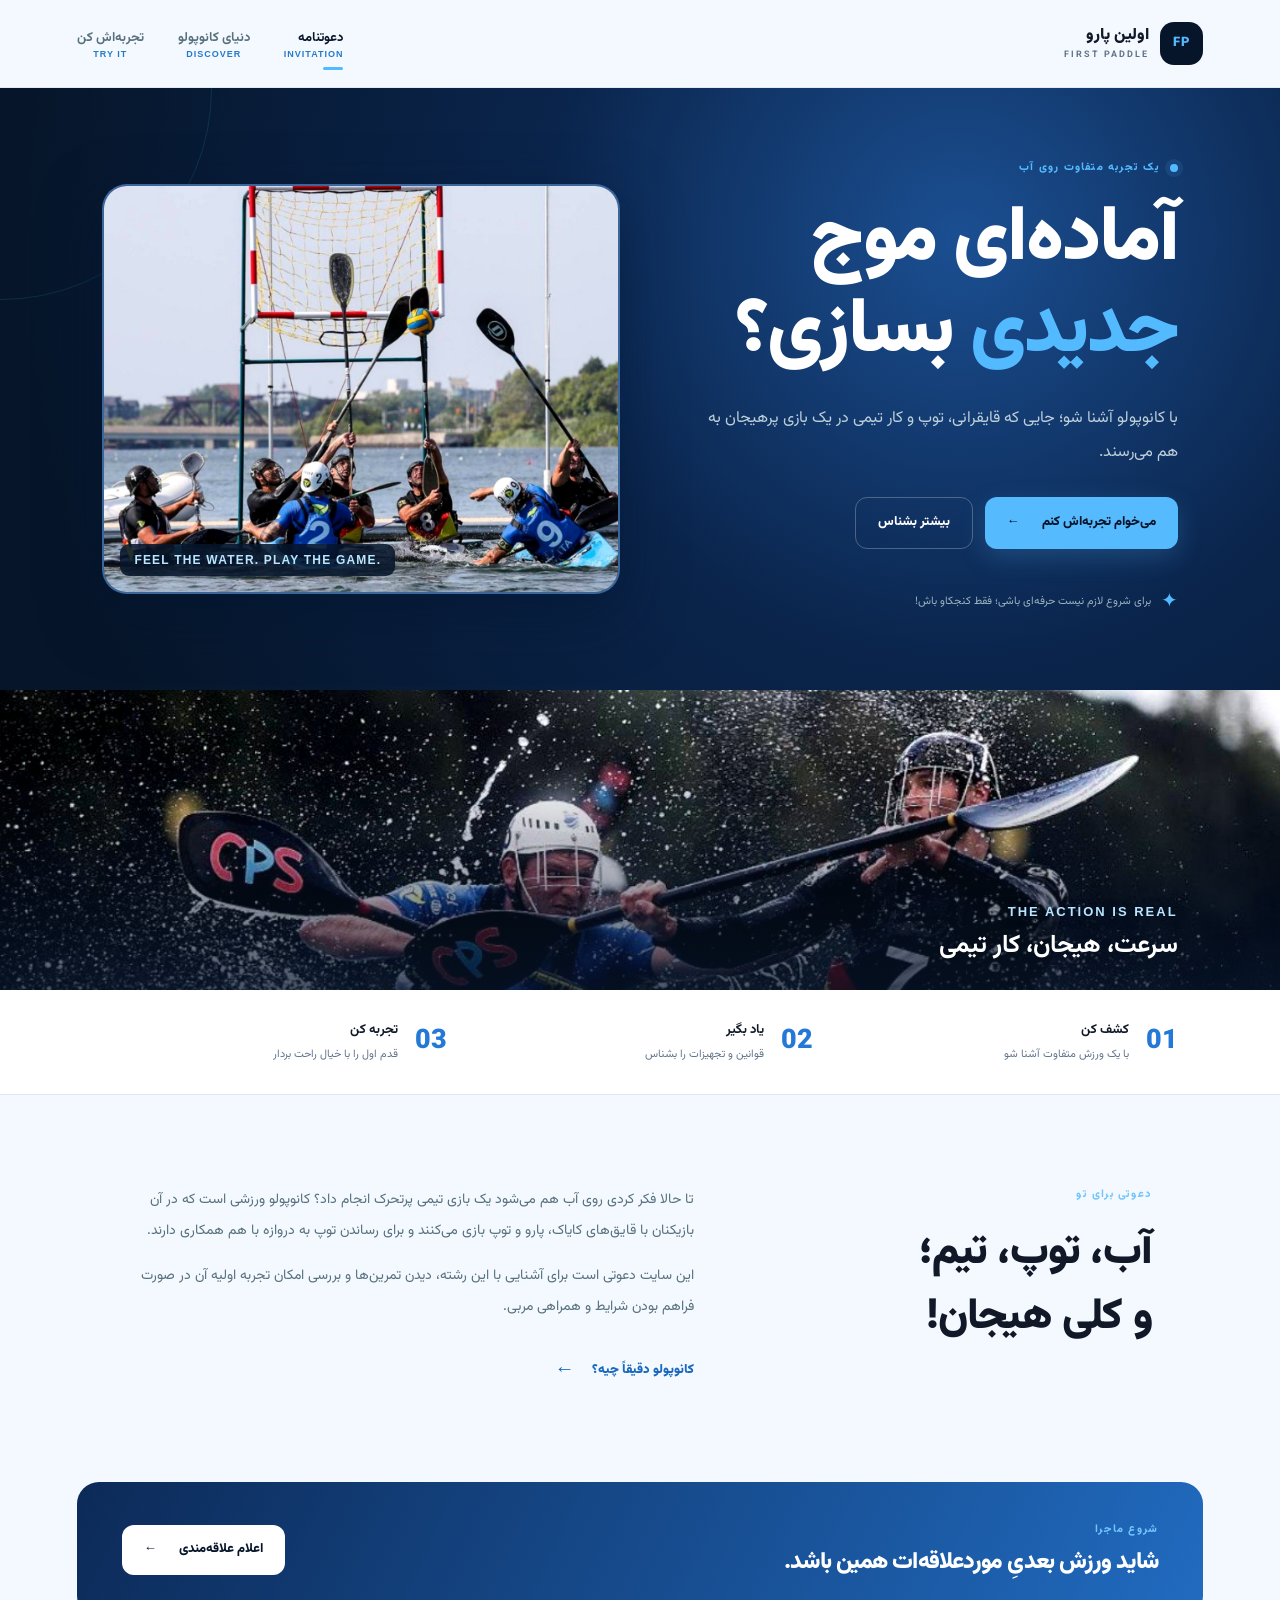
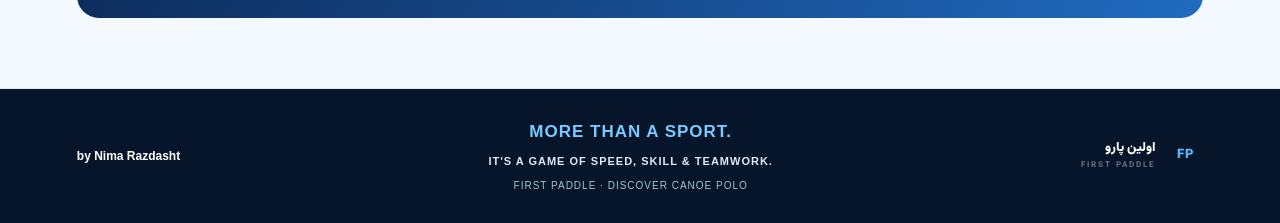
==== commit f9e112cc: "Add files via upload" ====
--- a/index.html
+++ b/index.html
@@ -32,12 +32,12 @@
         <div class="hero-note"><span class="note-icon">✦</span><span>برای شروع لازم نیست حرفه‌ای باشی؛ فقط کنجکاو باش!</span></div>
       </div>
       <div class="hero-art hero-photo" role="img" aria-label="مسابقه پرهیجان کانوپولو با دروازه و توپ">
-        <img src="images/canoe-polo-goal.jpg" alt="بازیکنان کانوپولو در تلاش برای گل زدن" fetchpriority="high">
+        <img src="[data-uri]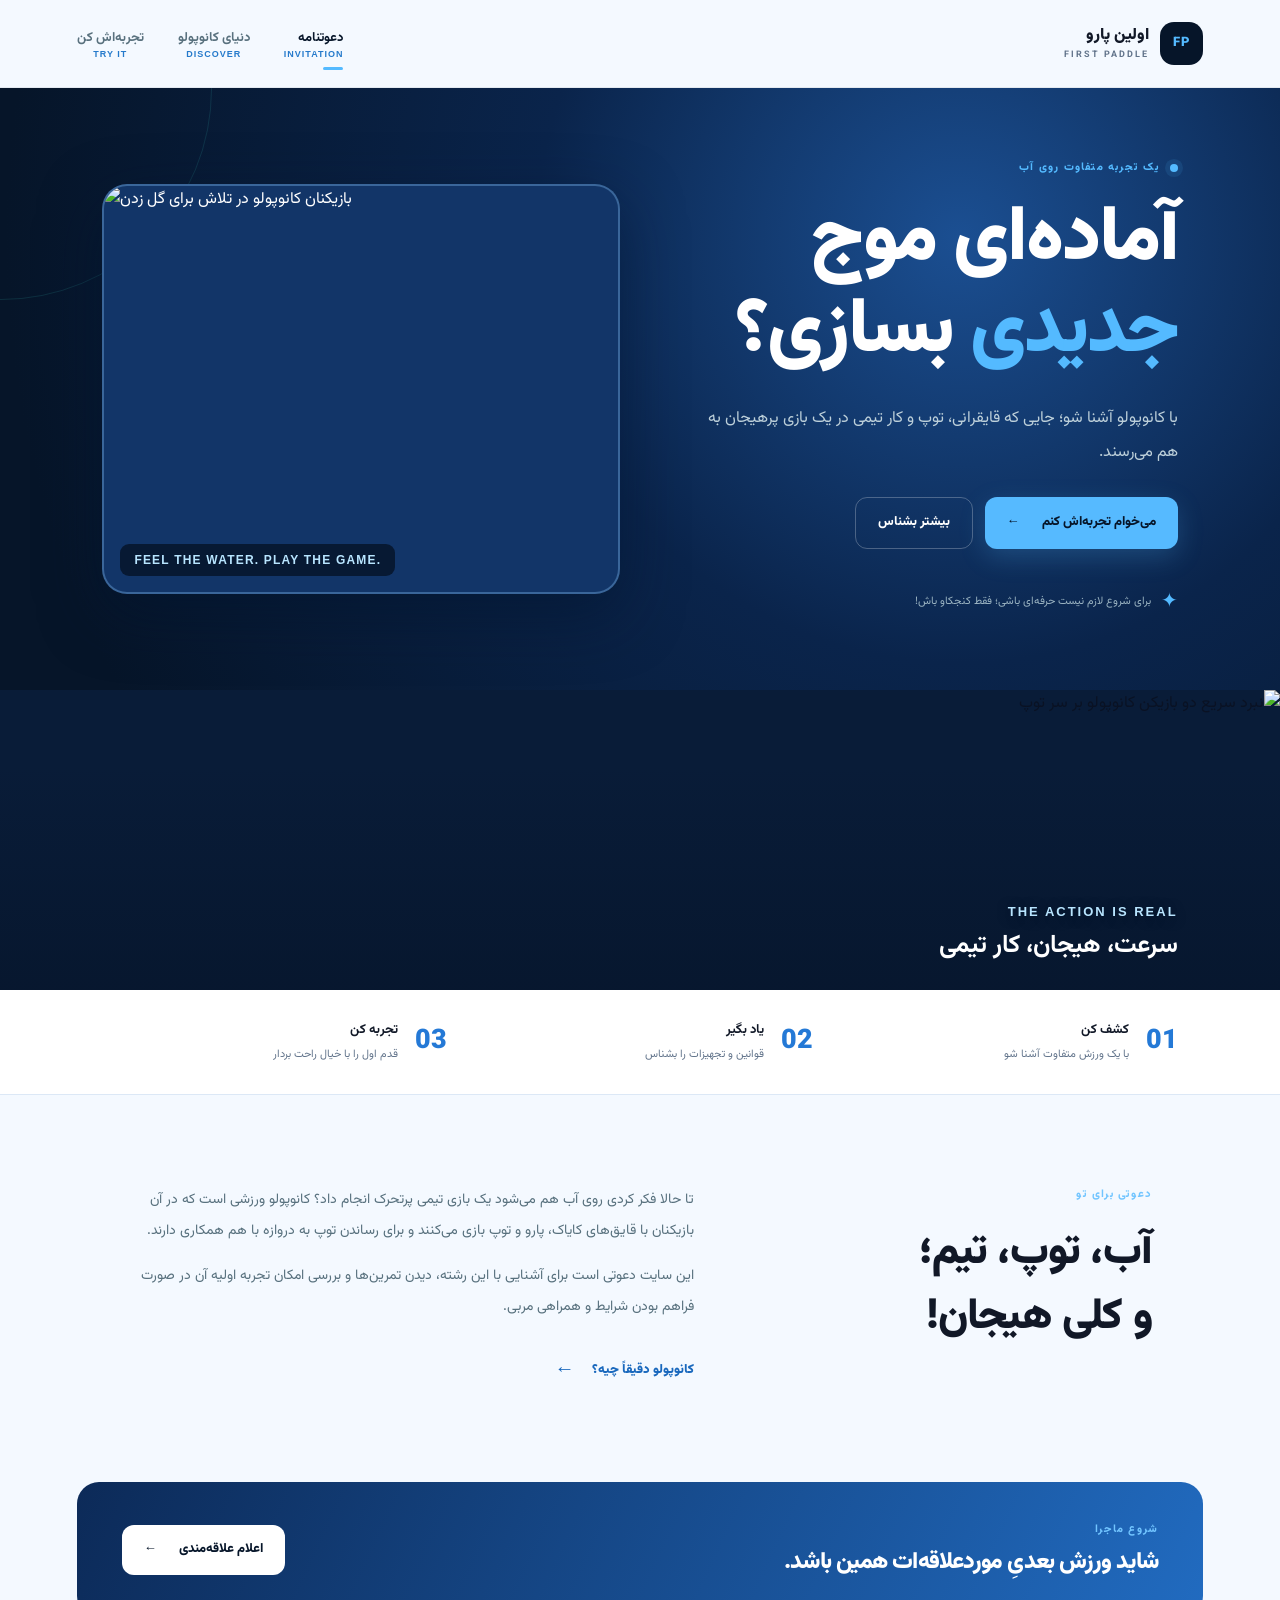
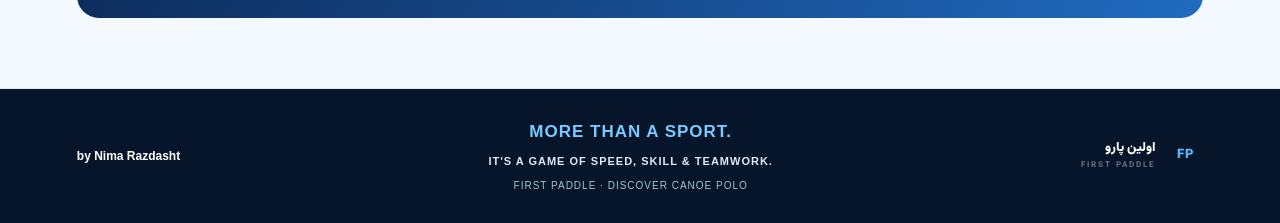
==== commit c7412ebc: "Add files via upload" ====
--- a/index.html
+++ b/index.html
@@ -32,12 +32,12 @@
         <div class="hero-note"><span class="note-icon">✦</span><span>برای شروع لازم نیست حرفه‌ای باشی؛ فقط کنجکاو باش!</span></div>
       </div>
       <div class="hero-art hero-photo" role="img" aria-label="مسابقه پرهیجان کانوپولو با دروازه و توپ">
-        <img src="[data-uri]